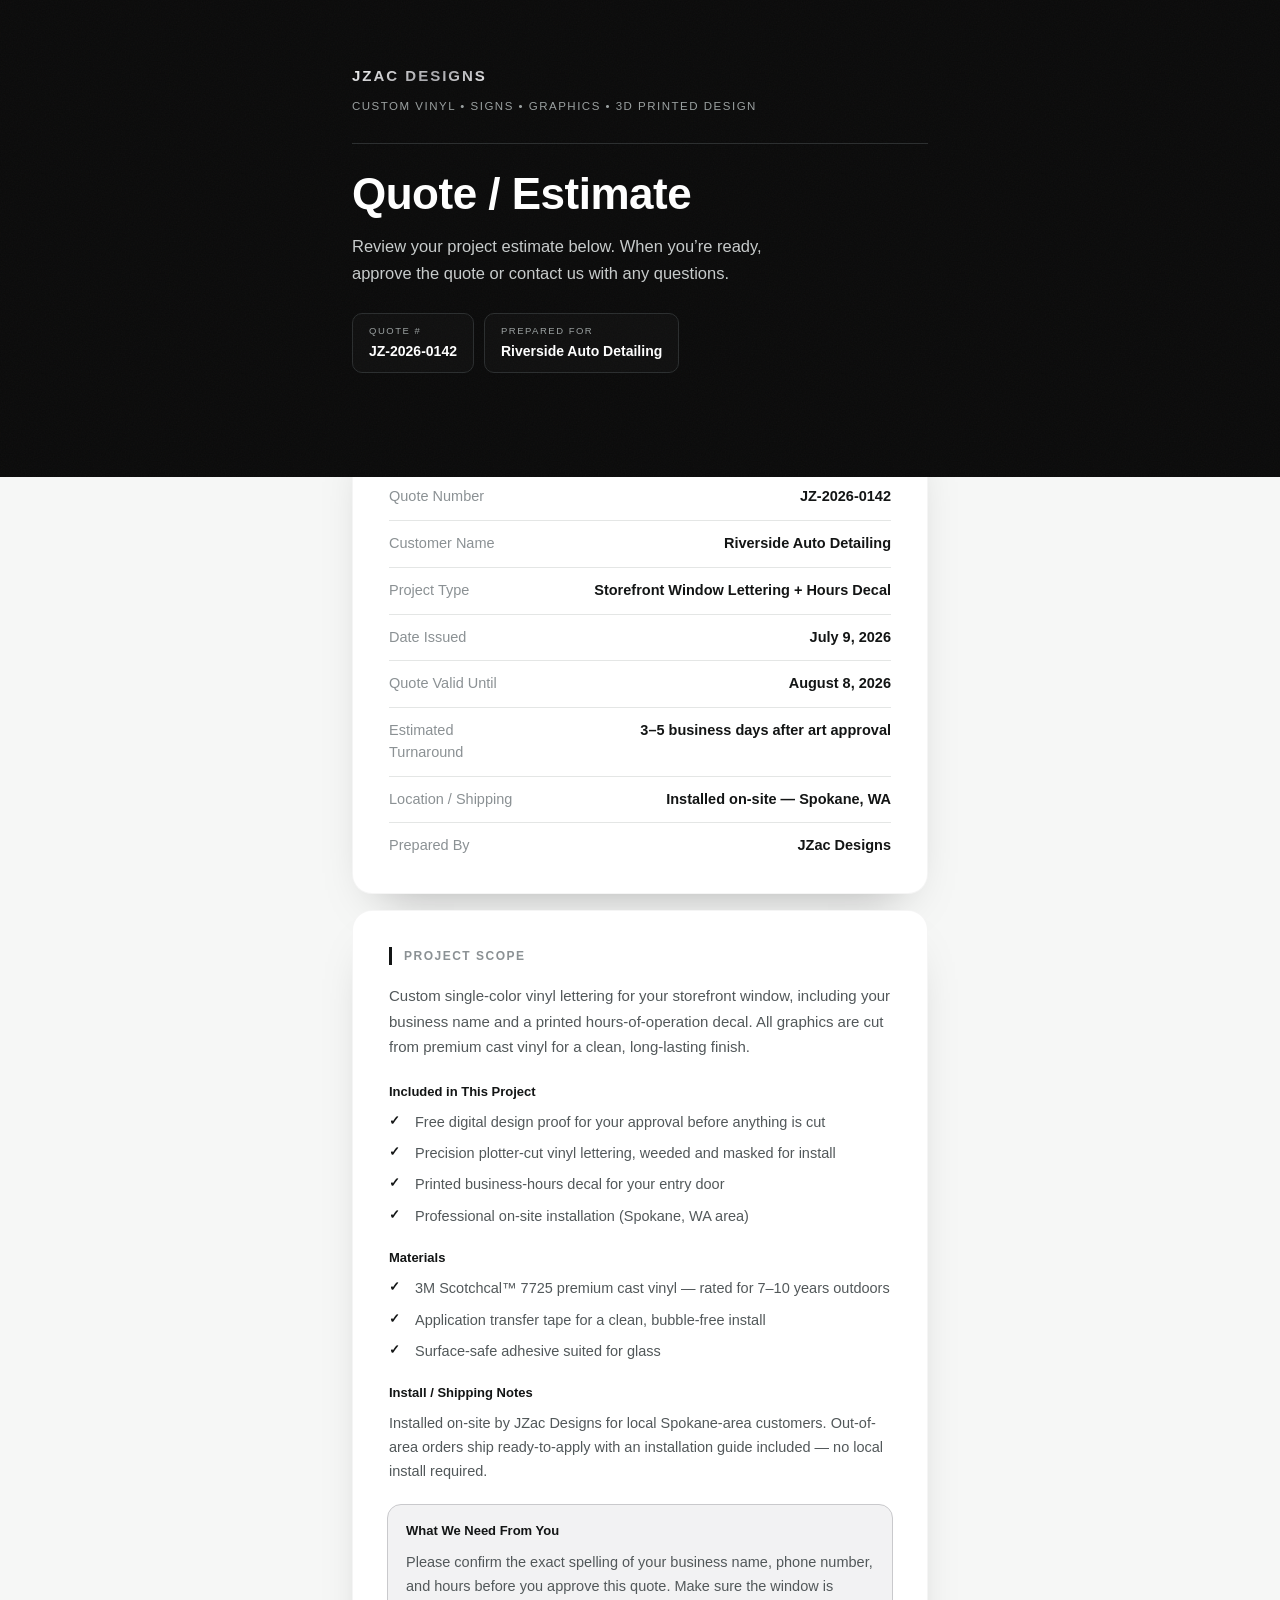
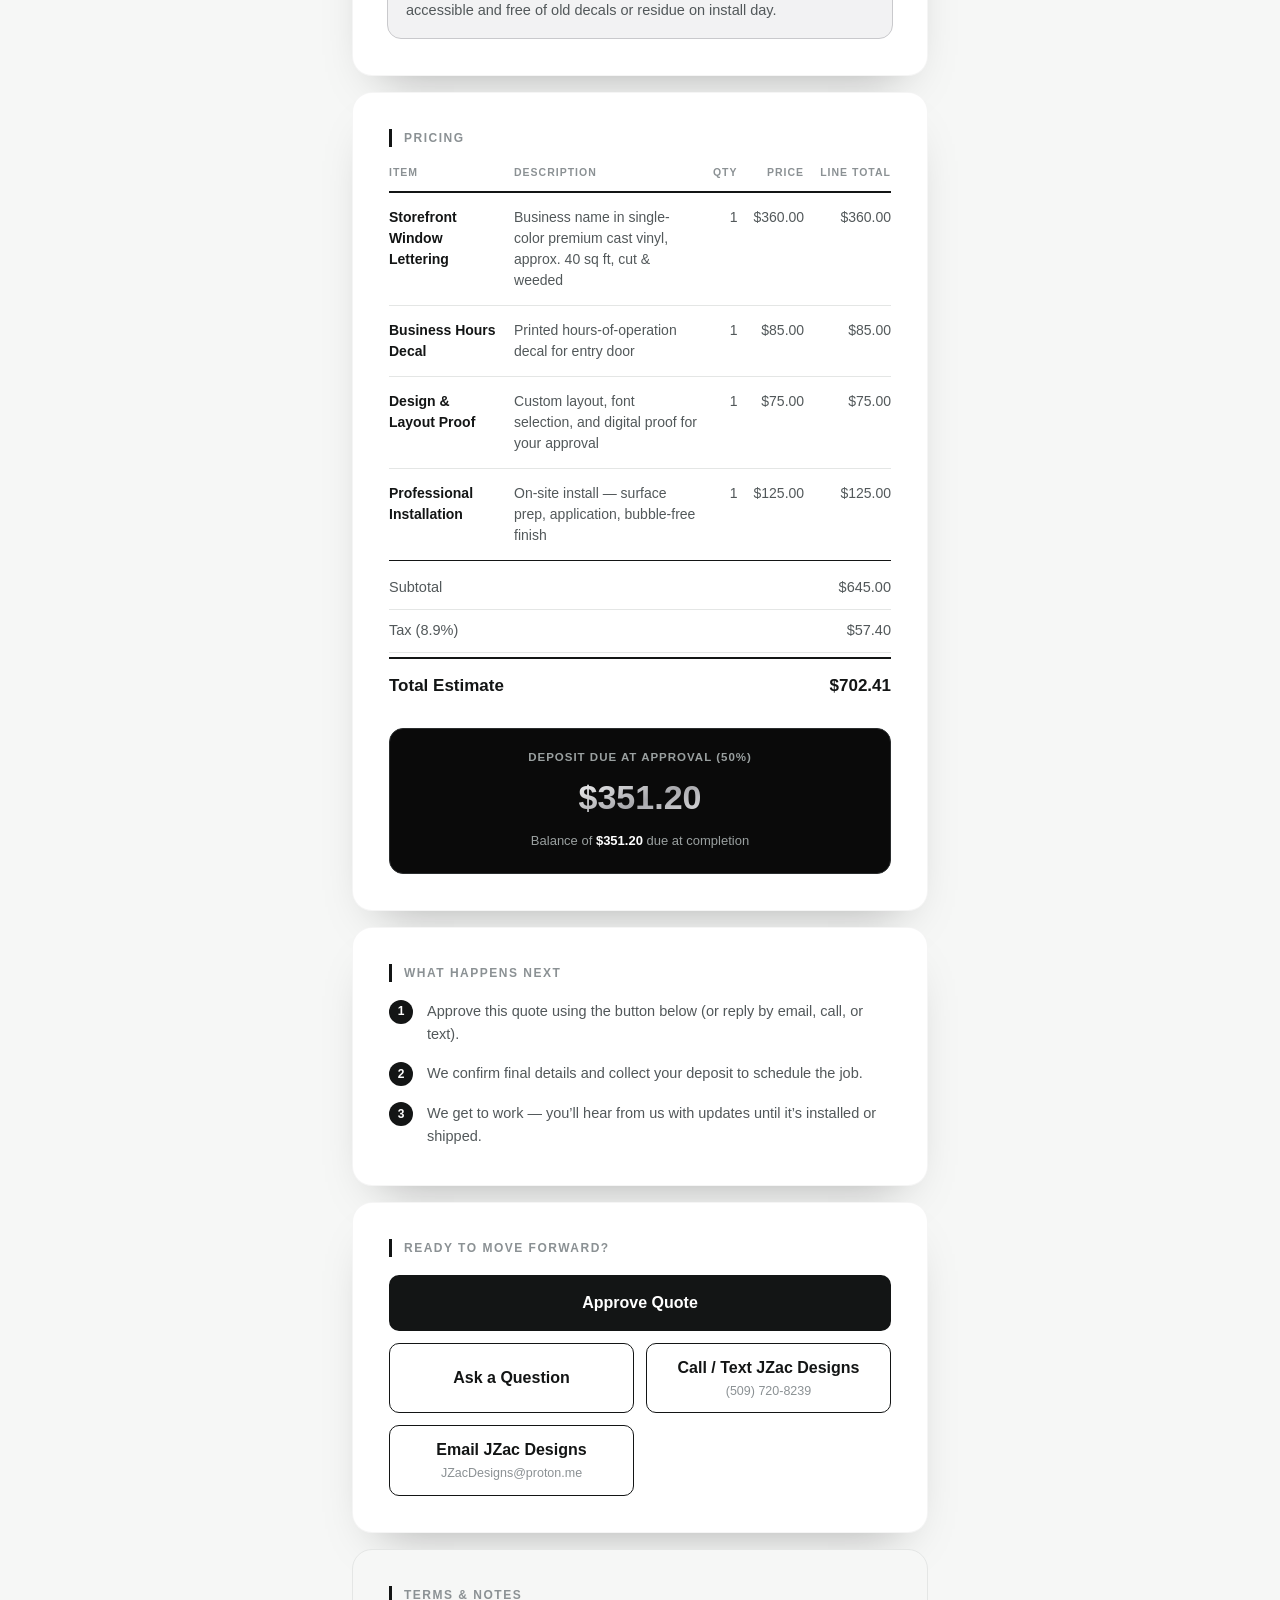
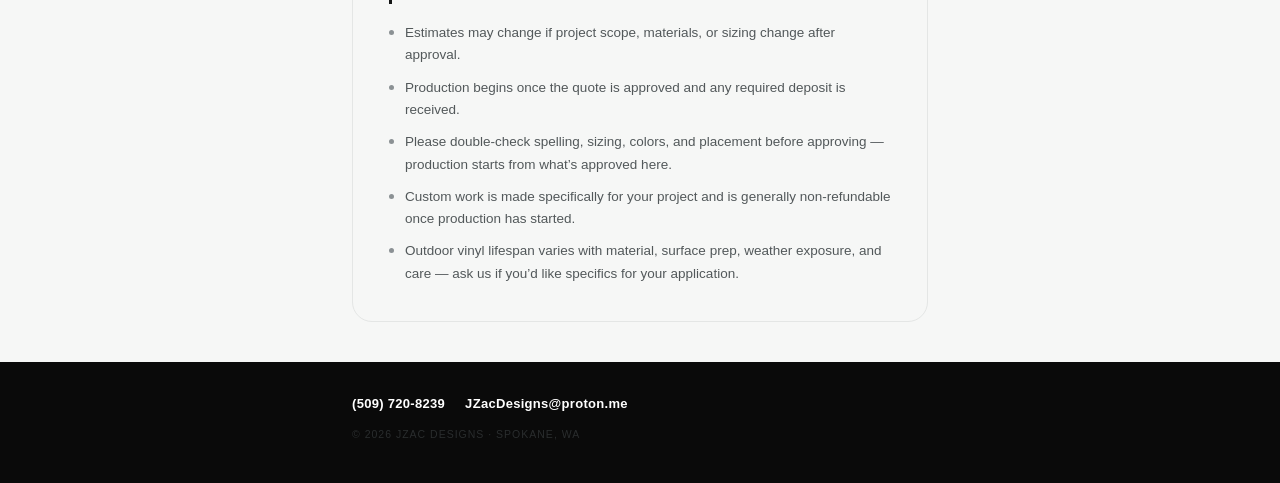
==== quote/index.html @ 91077d88 "Move customer quote page to /quote/ subfolder The root index.html is about to become the new interac" ====
<!DOCTYPE html>
<html lang="en">
<head>
<meta charset="UTF-8">
<meta name="viewport" content="width=device-width, initial-scale=1.0">

<!-- ══════════════════════════════════════════════════════════════
     SEO / SHARE PREVIEW — edit here if you ever change site-wide
     title or description. Per-quote details are NOT edited here —
     see script.js for that.
     ══════════════════════════════════════════════════════════════ -->
<title>JZac Designs Quote / Estimate</title>
<meta name="description" content="Review and approve your custom JZac Designs quote for vinyl lettering, signs, graphics, decals, and custom design work.">
<meta name="robots" content="noindex, nofollow">
<meta property="og:type" content="website">
<meta property="og:title" content="JZac Designs Quote / Estimate">
<meta property="og:description" content="Review and approve your custom JZac Designs quote for vinyl lettering, signs, graphics, decals, and custom design work.">
<meta name="theme-color" content="#0a0a0a">
<link rel="icon" href="data:image/svg+xml,%3Csvg xmlns='http://www.w3.org/2000/svg' viewBox='0 0 64 64'%3E%3Crect width='64' height='64' rx='12' fill='%230a0a0a'/%3E%3Ctext x='32' y='44' font-family='Arial,sans-serif' font-weight='800' font-size='34' fill='%23ffffff' text-anchor='middle'%3EJ%3C/text%3E%3C/svg%3E">

<link rel="stylesheet" href="styles.css">
</head>
<body>

<!-- ══════════════════════════════════════════════════════════════
     HERO / BRAND HEADER
     ══════════════════════════════════════════════════════════════ -->
<header class="hero">
  <div class="wrap">
    <div class="wordmark">JZAC DESIGNS</div>
    <p class="tagline">Custom Vinyl &bull; Signs &bull; Graphics &bull; 3D Printed Design</p>

    <div class="hero-rule"></div>

    <h1 class="page-title">Quote / Estimate</h1>
    <p class="hero-intro">Review your project estimate below. When you&rsquo;re ready, approve the quote or contact us with any questions.</p>

    <div class="hero-meta">
      <div class="hero-chip">
        <span class="hero-chip-label">Quote #</span>
        <span class="hero-chip-value" id="heroQuoteNumber">&mdash;</span>
      </div>
      <div class="hero-chip">
        <span class="hero-chip-label">Prepared for</span>
        <span class="hero-chip-value" id="heroCustomerName">&mdash;</span>
      </div>
    </div>
  </div>
</header>

<main class="wrap">

  <!-- ════════════════════════════════════════════════════════════
       QUOTE SUMMARY CARD
       ════════════════════════════════════════════════════════════ -->
  <section class="card card-overlap" aria-labelledby="summary-h">
    <h2 id="summary-h" class="card-title">Quote Summary</h2>
    <dl class="summary-grid">
      <div class="summary-row"><dt>Quote Number</dt><dd id="sQuoteNumber">&mdash;</dd></div>
      <div class="summary-row"><dt>Customer Name</dt><dd id="sCustomerName">&mdash;</dd></div>
      <div class="summary-row"><dt>Project Type</dt><dd id="sProjectType">&mdash;</dd></div>
      <div class="summary-row"><dt>Date Issued</dt><dd id="sDateIssued">&mdash;</dd></div>
      <div class="summary-row"><dt>Quote Valid Until</dt><dd id="sValidUntil">&mdash;</dd></div>
      <div class="summary-row"><dt>Estimated Turnaround</dt><dd id="sTurnaround">&mdash;</dd></div>
      <div class="summary-row"><dt>Location / Shipping</dt><dd id="sLocation">&mdash;</dd></div>
      <div class="summary-row"><dt>Prepared By</dt><dd id="sPreparedBy">&mdash;</dd></div>
    </dl>
  </section>

  <!-- ════════════════════════════════════════════════════════════
       PROJECT SCOPE
       ════════════════════════════════════════════════════════════ -->
  <section class="card" aria-labelledby="scope-h">
    <h2 id="scope-h" class="card-title">Project Scope</h2>

    <p class="scope-description" id="scopeDescription">&nbsp;</p>

    <div class="scope-block">
      <h3 class="scope-h">Included in This Project</h3>
      <ul class="check-list" id="scopeIncluded"></ul>
    </div>

    <div class="scope-block">
      <h3 class="scope-h">Materials</h3>
      <ul class="check-list" id="scopeMaterials"></ul>
    </div>

    <div class="scope-block">
      <h3 class="scope-h">Install / Shipping Notes</h3>
      <p class="scope-text" id="scopeInstallNotes">&nbsp;</p>
    </div>

    <div class="scope-block scope-callout">
      <h3 class="scope-h">What We Need From You</h3>
      <p class="scope-text" id="scopeCustomerRequirements">&nbsp;</p>
    </div>
  </section>

  <!-- ════════════════════════════════════════════════════════════
       LINE ITEM PRICING
       ════════════════════════════════════════════════════════════ -->
  <section class="card" aria-labelledby="pricing-h">
    <h2 id="pricing-h" class="card-title">Pricing</h2>

    <table class="quote-table">
      <thead>
        <tr>
          <th>Item</th>
          <th>Description</th>
          <th class="num">Qty</th>
          <th class="num">Price</th>
          <th class="num">Line Total</th>
        </tr>
      </thead>
      <tbody id="lineItemsBody">
        <!-- rows injected by script.js from QUOTE.lineItems -->
      </tbody>
    </table>

    <div class="totals">
      <div class="totals-row"><span>Subtotal</span><span id="sumSubtotal">&mdash;</span></div>
      <div class="totals-row"><span id="sumTaxLabel">Tax</span><span id="sumTax">&mdash;</span></div>
      <div class="totals-row" id="sumFeeRow" hidden><span id="sumFeeLabel">Fee</span><span id="sumFee">&mdash;</span></div>
      <div class="totals-row totals-total"><span>Total Estimate</span><span id="sumTotal">&mdash;</span></div>
    </div>

    <div class="deposit-box">
      <div class="deposit-label" id="sumDepositLabel">Deposit Due at Approval</div>
      <div class="deposit-amount" id="sumDeposit">&mdash;</div>
      <div class="balance-note">Balance of <span id="sumBalance">&mdash;</span> due at completion</div>
    </div>
  </section>

  <!-- ════════════════════════════════════════════════════════════
       WHAT HAPPENS NEXT
       ════════════════════════════════════════════════════════════ -->
  <section class="card" aria-labelledby="next-h">
    <h2 id="next-h" class="card-title">What Happens Next</h2>
    <ol class="steps">
      <li><span class="step-num">1</span><span>Approve this quote using the button below (or reply by email, call, or text).</span></li>
      <li><span class="step-num">2</span><span>We confirm final details and collect your deposit to schedule the job.</span></li>
      <li><span class="step-num">3</span><span>We get to work &mdash; you&rsquo;ll hear from us with updates until it&rsquo;s installed or shipped.</span></li>
    </ol>
  </section>

  <!-- ════════════════════════════════════════════════════════════
       APPROVAL / CONTACT CTA
       ════════════════════════════════════════════════════════════ -->
  <section class="card" aria-labelledby="cta-h">
    <h2 id="cta-h" class="card-title">Ready to Move Forward?</h2>

    <div class="cta-grid">
      <a id="btnApprove" class="btn btn-primary" href="mailto:JZacDesigns@proton.me?subject=Quote%20Approval%20-%20JZac%20Designs&body=I%20approve%20this%20quote%20and%20would%20like%20to%20move%20forward.">
        <span class="btn-title">Approve Quote</span>
      </a>

      <a id="btnQuestion" class="btn btn-secondary" href="mailto:JZacDesigns@proton.me?subject=Question%20About%20My%20Quote%20-%20JZac%20Designs&body=I%20have%20a%20question%20about%20my%20quote.">
        <span class="btn-title">Ask a Question</span>
      </a>

      <a class="btn btn-secondary" href="tel:+15097208239">
        <span class="btn-title">Call / Text JZac Designs</span>
        <span class="btn-sub">(509) 720-8239</span>
      </a>

      <a class="btn btn-secondary" href="mailto:JZacDesigns@proton.me">
        <span class="btn-title">Email JZac Designs</span>
        <span class="btn-sub">JZacDesigns@proton.me</span>
      </a>
    </div>
  </section>

  <!-- ════════════════════════════════════════════════════════════
       TERMS & NOTES
       ════════════════════════════════════════════════════════════ -->
  <section class="card card-muted" aria-labelledby="terms-h">
    <h2 id="terms-h" class="card-title">Terms &amp; Notes</h2>
    <ul class="terms-list">
      <li>Estimates may change if project scope, materials, or sizing change after approval.</li>
      <li>Production begins once the quote is approved and any required deposit is received.</li>
      <li>Please double-check spelling, sizing, colors, and placement before approving &mdash; production starts from what&rsquo;s approved here.</li>
      <li>Custom work is made specifically for your project and is generally non-refundable once production has started.</li>
      <li>Outdoor vinyl lifespan varies with material, surface prep, weather exposure, and care &mdash; ask us if you&rsquo;d like specifics for your application.</li>
    </ul>
  </section>

</main>

<!-- ══════════════════════════════════════════════════════════════
     FOOTER
     ══════════════════════════════════════════════════════════════ -->
<footer class="site-footer">
  <div class="wrap footer-wrap">
    <div class="footer-row">
      <a href="tel:+15097208239" class="footer-link">(509) 720-8239</a>
      <a href="mailto:JZacDesigns@proton.me" class="footer-link">JZacDesigns@proton.me</a>
    </div>
    <p class="footer-copy">&copy; 2026 JZac Designs &middot; Spokane, WA</p>
  </div>
</footer>

<script src="script.js"></script>
</body>
</html>
---- quote/styles.css ----
/* ══════════════════════════════════════════════════════════════
   JZAC DESIGNS — QUOTE PAGE STYLES
   Design tokens live in :root below. Change colors/spacing there
   and they cascade through the whole page.
   ══════════════════════════════════════════════════════════════ */

:root {
  /* brand colors */
  --black: #0a0a0a;
  --charcoal: #151718;
  --line-dark: #2a2d2e;
  --paper: #ffffff;
  --paper-soft: #f6f7f6;
  --ink: #131515;
  --ink-soft: #52585a;
  --muted: #8b9194;
  --muted-on-dark: #9aa0a0;

  /* chrome / metallic accent — matches the live site's brand wordmark */
  --chrome-gradient: linear-gradient(160deg, #ffffff 0%, #a8a8ac 55%, #e8e8ea 100%);
  --chrome-mid: #8a8a8e;
  --highlight-tint: #f2f2f3;
  --highlight-line: #c9c9cc;
  --border: #e4e6e5;

  /* layout */
  --maxw: 640px;
  --radius-lg: 20px;
  --radius: 14px;
  --radius-sm: 10px;
  --shadow-card: 0 24px 48px -28px rgba(0, 0, 0, 0.35);

  /* type */
  --font: -apple-system, BlinkMacSystemFont, 'Segoe UI', 'Helvetica Neue', Helvetica, Arial, sans-serif;
}

*, *::before, *::after { box-sizing: border-box; margin: 0; padding: 0; }

html { background: var(--black); -webkit-text-size-adjust: 100%; }

body {
  font-family: var(--font);
  background: var(--paper-soft);
  color: var(--ink);
  line-height: 1.5;
  font-size: 16px;
  -webkit-font-smoothing: antialiased;
}

img { max-width: 100%; display: block; }
a { color: inherit; }
ul, ol { list-style: none; }

.wrap {
  max-width: var(--maxw);
  margin: 0 auto;
  padding-left: 20px;
  padding-right: 20px;
}

/* ── Hero ──────────────────────────────────────────────────── */

.hero {
  background: var(--black);
  color: #fff;
  padding: 48px 0 88px;
  position: relative;
  overflow: hidden;
}

.hero::after {
  content: '';
  position: absolute;
  inset: 0;
  background-image: url("data:image/svg+xml,%3Csvg xmlns='http://www.w3.org/2000/svg' width='200' height='200'%3E%3Cfilter id='n'%3E%3CfeTurbulence type='fractalNoise' baseFrequency='0.75' numOctaves='4' stitchTiles='stitch'/%3E%3C/filter%3E%3Crect width='200' height='200' filter='url(%23n)' opacity='1'/%3E%3C/svg%3E");
  opacity: 0.035;
  pointer-events: none;
}

.wordmark {
  font-size: 15px;
  font-weight: 800;
  letter-spacing: 2px;
  color: #fff; /* fallback for browsers without background-clip: text */
  background: var(--chrome-gradient);
  -webkit-background-clip: text;
  background-clip: text;
  -webkit-text-fill-color: transparent;
  display: inline-block;
  position: relative;
}

/* Animated sheen sweep, layered on top of the chrome-clipped text below */
.wordmark::after {
  content: 'JZAC DESIGNS';
  position: absolute;
  inset: 0;
  background: linear-gradient(105deg, transparent 35%, rgba(255, 255, 255, 0.75) 50%, transparent 65%);
  background-size: 250% 100%;
  -webkit-background-clip: text;
  background-clip: text;
  -webkit-text-fill-color: transparent;
  animation: shimmer 5s ease-in-out infinite;
}

@keyframes shimmer {
  0%, 100% { background-position: 200% 0; }
  50% { background-position: -50% 0; }
}

@media (prefers-reduced-motion: reduce) {
  .wordmark::after { animation: none; }
}

.tagline {
  margin-top: 10px;
  font-size: 11.5px;
  letter-spacing: 1.5px;
  text-transform: uppercase;
  color: var(--muted-on-dark);
}

.hero-rule {
  height: 1px;
  background: var(--line-dark);
  margin: 28px 0 26px;
}

.page-title {
  font-size: 34px;
  font-weight: 800;
  letter-spacing: -0.5px;
  line-height: 1.1;
}

.hero-intro {
  margin-top: 14px;
  max-width: 46ch;
  font-size: 15.5px;
  line-height: 1.65;
  color: #c7cbcb;
}

.hero-meta {
  margin-top: 26px;
  display: flex;
  flex-wrap: wrap;
  gap: 10px;
}

.hero-chip {
  display: flex;
  flex-direction: column;
  gap: 3px;
  padding: 10px 16px;
  border: 1px solid var(--line-dark);
  border-radius: var(--radius-sm);
  background: rgba(255, 255, 255, 0.02);
}

.hero-chip-label {
  font-size: 9.5px;
  letter-spacing: 1.5px;
  text-transform: uppercase;
  color: var(--muted-on-dark);
}

.hero-chip-value {
  font-size: 14px;
  font-weight: 700;
  color: #fff;
}

/* ── Cards ─────────────────────────────────────────────────── */

main.wrap { padding-bottom: 8px; }

.card {
  background: var(--paper);
  border-radius: var(--radius-lg);
  padding: 26px 20px;
  margin-top: 16px;
  box-shadow: var(--shadow-card);
  border: 1px solid rgba(0, 0, 0, 0.04);
}

.card-overlap {
  margin-top: -56px;
}

.card-muted {
  background: var(--paper-soft);
  box-shadow: none;
  border: 1px solid var(--border);
}

.card-title {
  font-size: 12px;
  font-weight: 800;
  letter-spacing: 1.5px;
  text-transform: uppercase;
  color: var(--muted);
  margin-bottom: 18px;
  padding-left: 12px;
  border-left: 3px solid var(--ink);
}

/* ── Quote summary ─────────────────────────────────────────── */

.summary-grid { display: flex; flex-direction: column; }

.summary-row {
  display: grid;
  grid-template-columns: 128px 1fr;
  gap: 12px;
  padding: 12px 0;
  border-bottom: 1px solid var(--border);
  font-size: 14.5px;
}

.summary-row:last-child { border-bottom: none; padding-bottom: 0; }
.summary-row:first-child { padding-top: 0; }

.summary-row dt { color: var(--muted); }
.summary-row dd { color: var(--ink); font-weight: 600; text-align: right; }

/* ── Project scope ─────────────────────────────────────────── */

.scope-description {
  font-size: 15px;
  line-height: 1.7;
  color: var(--ink-soft);
  margin-bottom: 22px;
}

.scope-block { margin-bottom: 20px; }
.scope-block:last-child { margin-bottom: 0; }

.scope-h {
  font-size: 13px;
  font-weight: 700;
  color: var(--ink);
  margin-bottom: 10px;
}

.scope-text {
  font-size: 14.5px;
  line-height: 1.65;
  color: var(--ink-soft);
}

.check-list li {
  position: relative;
  padding-left: 26px;
  font-size: 14.5px;
  line-height: 1.6;
  color: var(--ink-soft);
  margin-bottom: 8px;
}

.check-list li:last-child { margin-bottom: 0; }

.check-list li::before {
  content: '\2713';
  position: absolute;
  left: 0;
  top: 0;
  color: var(--ink);
  font-weight: 800;
  font-size: 13px;
}

.scope-callout {
  background: var(--highlight-tint);
  border: 1px solid var(--highlight-line);
  border-radius: var(--radius);
  padding: 16px 18px;
  margin-left: -2px;
  margin-right: -2px;
}

/* ── Pricing table ─────────────────────────────────────────── */

.quote-table {
  width: 100%;
  border-collapse: collapse;
  font-size: 14px;
}

.quote-table th {
  text-align: left;
  font-size: 10.5px;
  letter-spacing: 1px;
  text-transform: uppercase;
  color: var(--muted);
  padding-bottom: 10px;
  border-bottom: 2px solid var(--ink);
  white-space: nowrap;
}

.quote-table th.num, .quote-table td.num { text-align: right; }

.quote-table th,
.quote-table td {
  padding-left: 16px;
}

.quote-table th:first-child,
.quote-table td:first-child {
  padding-left: 0;
}

.quote-table td {
  padding-top: 14px;
  padding-bottom: 14px;
  border-bottom: 1px solid var(--border);
  vertical-align: top;
  color: var(--ink-soft);
}

.quote-table td.num { white-space: nowrap; }

.quote-table td.item-name {
  color: var(--ink);
  font-weight: 700;
}

.quote-table tbody tr:last-child td { border-bottom: 1px solid var(--ink); }

/* Collapse to stacked cards below 640px so nothing overflows */
@media (max-width: 640px) {
  .quote-table thead { display: none; }

  .quote-table, .quote-table tbody, .quote-table tr, .quote-table td {
    display: block;
    width: 100%;
  }

  .quote-table tr {
    border: 1px solid var(--border);
    border-radius: var(--radius-sm);
    padding: 14px 14px 4px;
    margin-bottom: 12px;
  }

  .quote-table tbody tr:last-child { margin-bottom: 0; }

  .quote-table td {
    display: flex;
    justify-content: space-between;
    align-items: baseline;
    gap: 16px;
    padding: 6px 0 8px;
    border-bottom: none;
  }

  .quote-table tbody tr:last-child td { border-bottom: none; }

  .quote-table td::before {
    content: attr(data-label);
    font-size: 10.5px;
    font-weight: 700;
    letter-spacing: 0.5px;
    text-transform: uppercase;
    color: var(--muted);
    flex-shrink: 0;
  }

  .quote-table td.item-name {
    padding-top: 0;
    border-top: none;
  }

  .quote-table td.desc-cell {
    flex-direction: column;
    align-items: flex-start;
    gap: 4px;
  }
}

/* ── Totals ────────────────────────────────────────────────── */

.totals { margin-top: 6px; }

.totals-row {
  display: flex;
  justify-content: space-between;
  padding: 10px 0;
  font-size: 14.5px;
  color: var(--ink-soft);
  border-bottom: 1px solid var(--border);
}

.totals-row[hidden] { display: none; }

.totals-total {
  border-bottom: none;
  border-top: 2px solid var(--ink);
  margin-top: 4px;
  padding-top: 14px;
  font-size: 17px;
  font-weight: 800;
  color: var(--ink);
}

.deposit-box {
  margin-top: 20px;
  background: var(--black);
  border: 1px solid var(--line-dark);
  border-radius: var(--radius);
  padding: 20px 20px 22px;
  text-align: center;
}

.deposit-label {
  font-size: 11.5px;
  font-weight: 700;
  letter-spacing: 1px;
  text-transform: uppercase;
  color: var(--muted-on-dark);
}

.deposit-amount {
  font-size: 32px;
  font-weight: 800;
  margin-top: 6px;
  color: #fff;
  background: var(--chrome-gradient);
  -webkit-background-clip: text;
  background-clip: text;
  -webkit-text-fill-color: transparent;
  display: inline-block;
}

.balance-note {
  margin-top: 8px;
  font-size: 13px;
  color: var(--muted-on-dark);
}

.balance-note span { font-weight: 700; color: #fff; }

/* ── Next steps ────────────────────────────────────────────── */

.steps li {
  display: flex;
  align-items: flex-start;
  gap: 14px;
  font-size: 14.5px;
  line-height: 1.6;
  color: var(--ink-soft);
  margin-bottom: 16px;
}

.steps li:last-child { margin-bottom: 0; }

.step-num {
  flex-shrink: 0;
  width: 24px;
  height: 24px;
  border-radius: 50%;
  background: var(--ink);
  color: #fff;
  font-size: 12px;
  font-weight: 800;
  display: flex;
  align-items: center;
  justify-content: center;
}

/* ── CTA buttons ───────────────────────────────────────────── */

.cta-grid {
  display: flex;
  flex-direction: column;
  gap: 12px;
}

.btn {
  display: flex;
  flex-direction: column;
  align-items: center;
  justify-content: center;
  gap: 2px;
  width: 100%;
  min-height: 56px;
  padding: 12px 20px;
  border-radius: var(--radius-sm);
  text-decoration: none;
  text-align: center;
  transition: transform 0.12s ease, background-color 0.12s ease, opacity 0.12s ease;
}

.btn:active { transform: scale(0.98); }

.btn-title { font-size: 16px; font-weight: 700; }
.btn-sub { font-size: 12.5px; }

.btn-primary {
  background: var(--ink);
  border: 2px solid var(--ink);
}

.btn-primary .btn-title { color: #fff; }

.btn-primary:hover { background: var(--black); border-color: var(--black); }

.btn-secondary {
  background: var(--paper);
  border: 1.5px solid var(--ink);
}

.btn-secondary .btn-title { color: var(--ink); }
.btn-secondary .btn-sub { color: var(--muted); }

.btn-secondary:hover { background: var(--paper-soft); }

/* ── Terms ─────────────────────────────────────────────────── */

.terms-list li {
  position: relative;
  padding-left: 16px;
  font-size: 13.5px;
  line-height: 1.65;
  color: var(--ink-soft);
  margin-bottom: 10px;
}

.terms-list li:last-child { margin-bottom: 0; }

.terms-list li::before {
  content: '';
  position: absolute;
  left: 0;
  top: 8px;
  width: 5px;
  height: 5px;
  border-radius: 50%;
  background: var(--muted);
}

/* ── Footer ────────────────────────────────────────────────── */

.site-footer {
  background: var(--black);
  color: var(--muted-on-dark);
  margin-top: 32px;
  padding: 32px 0 40px;
}

.footer-row {
  display: flex;
  flex-wrap: wrap;
  gap: 10px 20px;
  margin-bottom: 14px;
}

.footer-link {
  font-size: 13px;
  font-weight: 600;
  color: #fff;
  text-decoration: none;
  letter-spacing: 0.3px;
}

.footer-link:hover { color: var(--muted-on-dark); }

.footer-copy {
  font-size: 10.5px;
  letter-spacing: 1px;
  text-transform: uppercase;
  color: var(--line-dark);
}

/* ── Desktop / tablet refinements ─────────────────────────── */

@media (min-width: 641px) {
  .wrap { padding-left: 32px; padding-right: 32px; }

  .hero { padding: 64px 0 104px; }
  .page-title { font-size: 44px; }
  .hero-intro { font-size: 16.5px; }

  .card { padding: 36px; }
  .card-overlap { margin-top: -64px; }

  .cta-grid {
    display: grid;
    grid-template-columns: 1fr 1fr;
  }

  .btn-primary { grid-column: 1 / -1; }

  .deposit-amount { font-size: 34px; }
}

/* ── Print ─────────────────────────────────────────────────── */

@media print {
  body { background: #fff; }
  .hero { background: #fff; color: #000; padding-bottom: 24px; }
  .hero::after { display: none; }
  .hero-intro { color: #333; }
  .tagline, .hero-chip-label, .footer-copy { color: #555; }
  .wordmark, .page-title, .hero-chip-value { color: #000; }
  .hero-chip, .hero-rule { border-color: #ccc; }
  .card { box-shadow: none; border: 1px solid #ccc; }
  .card-overlap { margin-top: 16px; }
  .cta-grid, .site-footer { display: none; }
}
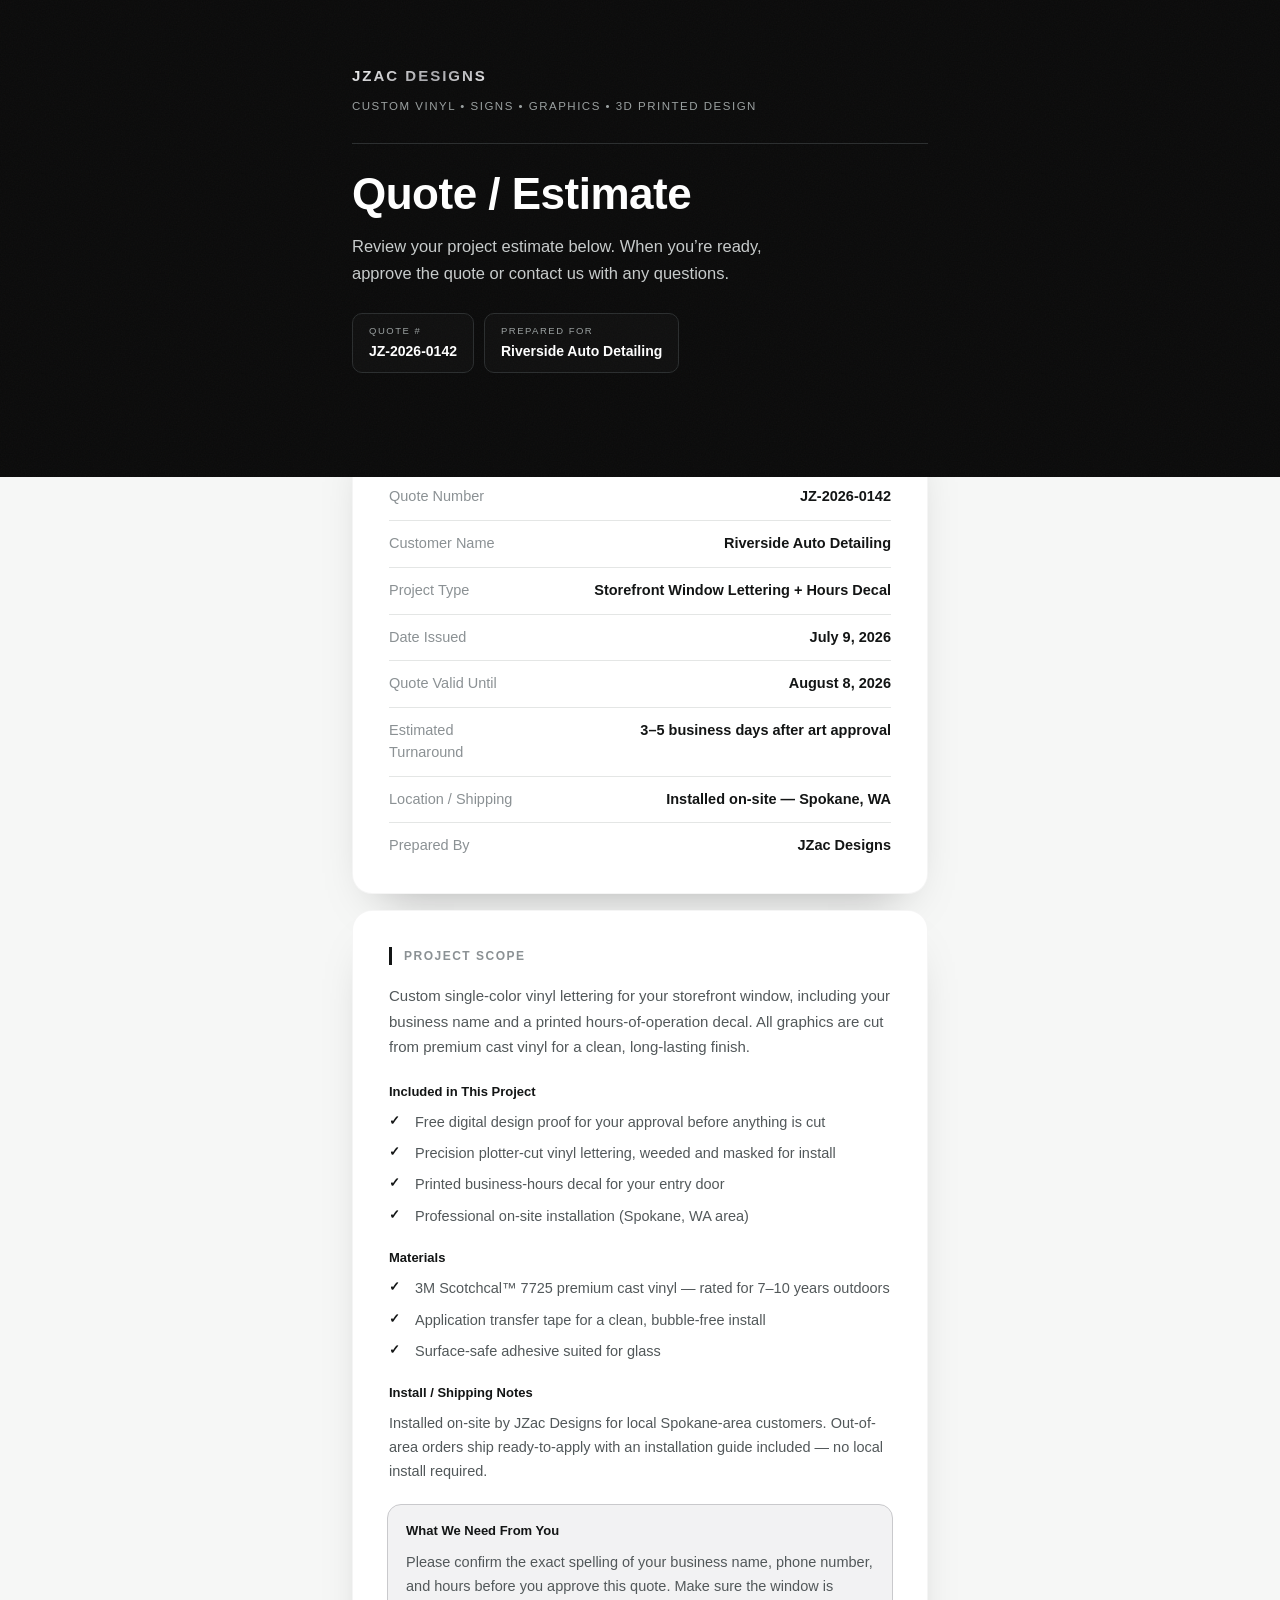
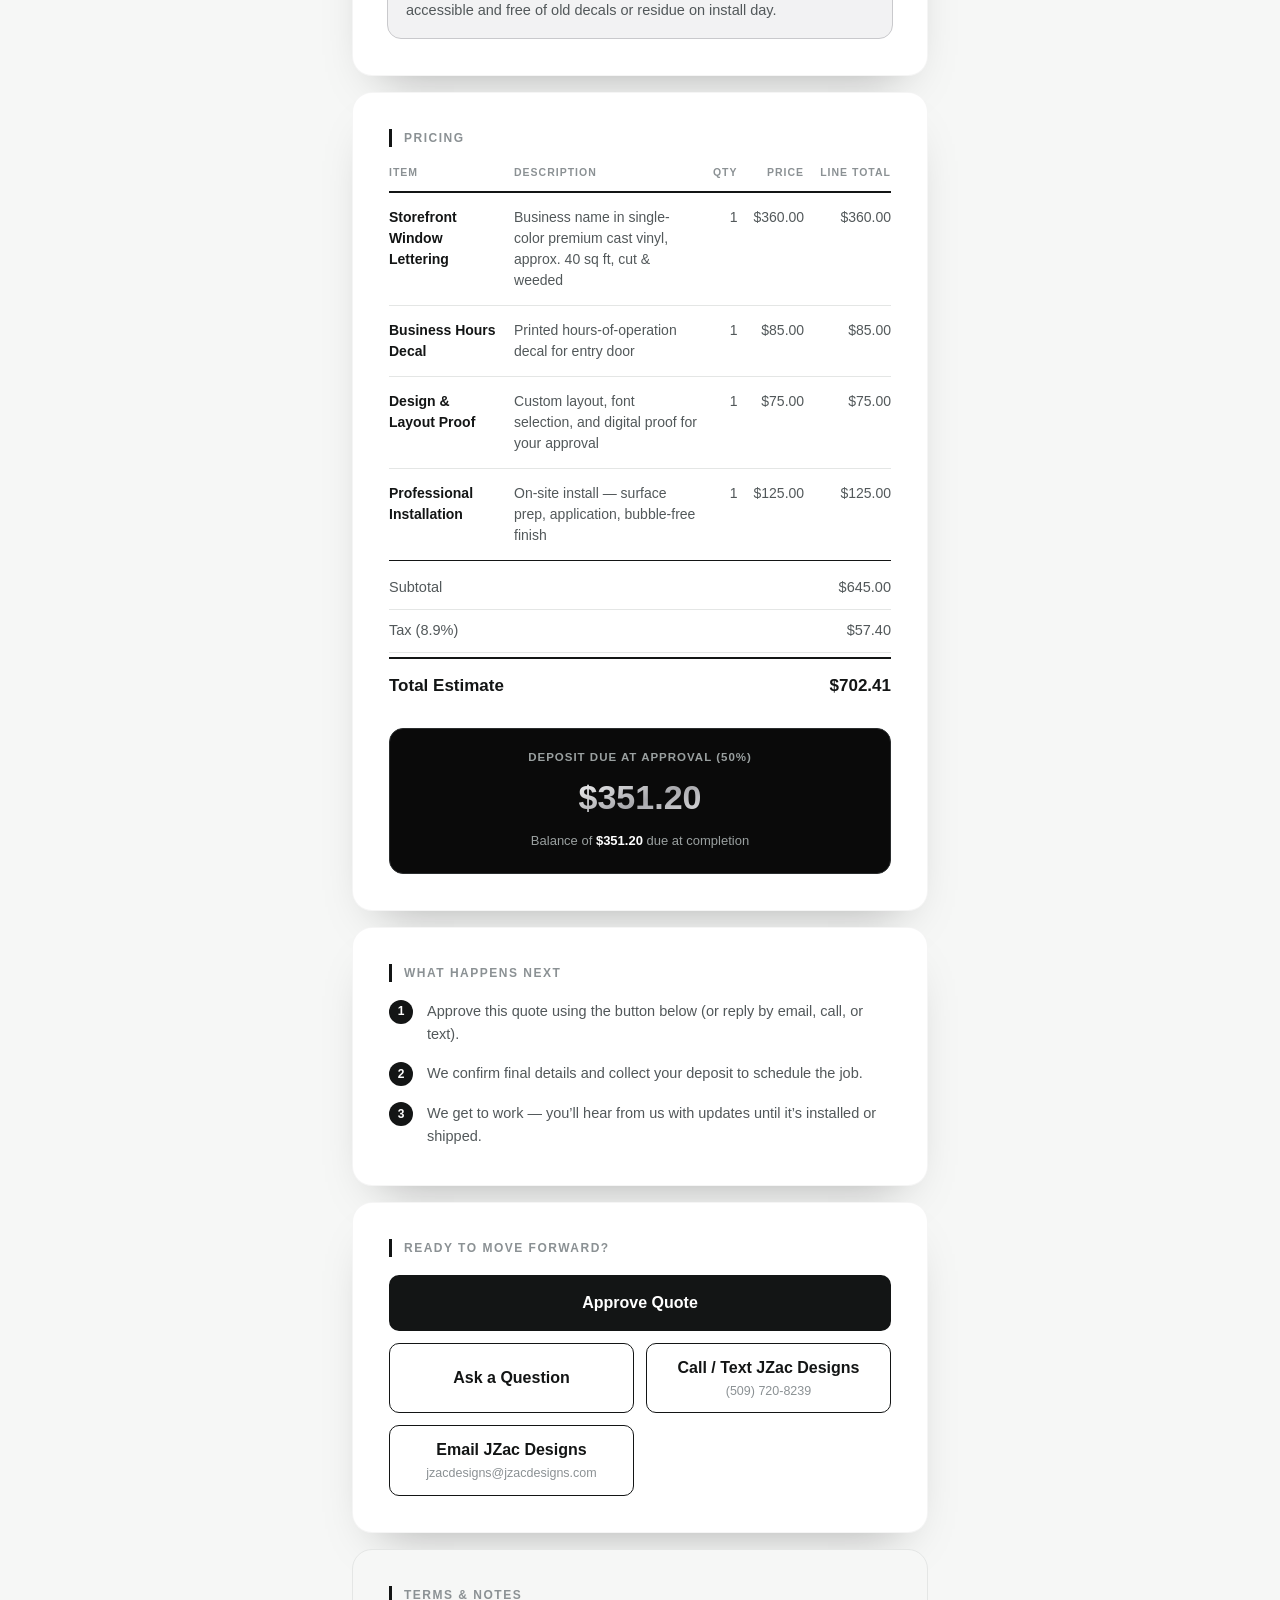
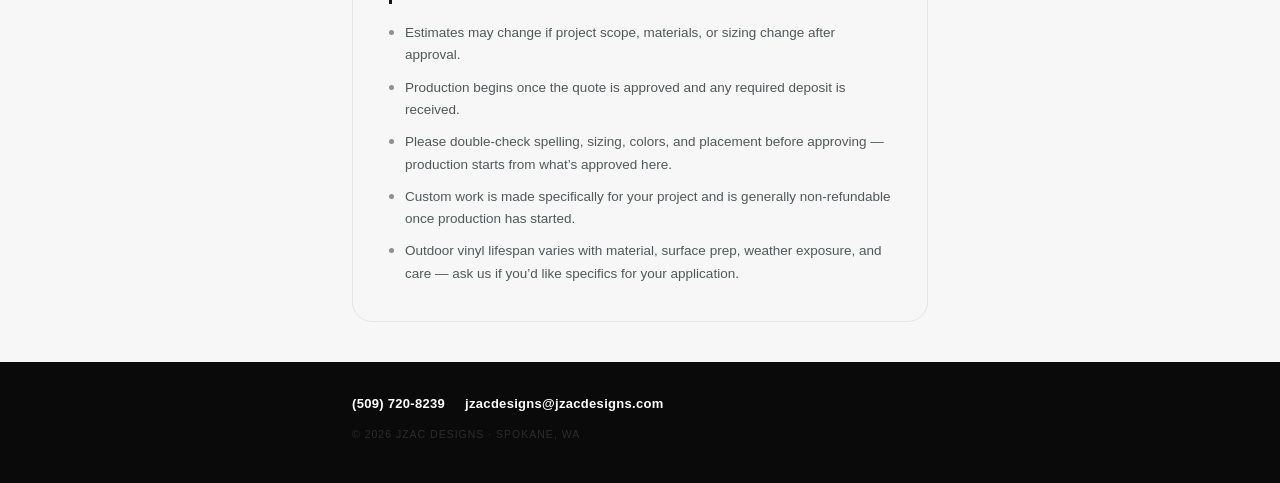
==== commit 7ac47165: "Switch contact email from Proton to Workspace address Replaces JZacDesigns@proton.me with jzacdesign" ====
--- a/quote/index.html
+++ b/quote/index.html
@@ -150,11 +150,11 @@
     <h2 id="cta-h" class="card-title">Ready to Move Forward?</h2>
 
     <div class="cta-grid">
-      <a id="btnApprove" class="btn btn-primary" href="mailto:JZacDesigns@proton.me?subject=Quote%20Approval%20-%20JZac%20Designs&body=I%20approve%20this%20quote%20and%20would%20like%20to%20move%20forward.">
+      <a id="btnApprove" class="btn btn-primary" href="mailto:jzacdesigns@jzacdesigns.com?subject=Quote%20Approval%20-%20JZac%20Designs&body=I%20approve%20this%20quote%20and%20would%20like%20to%20move%20forward.">
         <span class="btn-title">Approve Quote</span>
       </a>
 
-      <a id="btnQuestion" class="btn btn-secondary" href="mailto:JZacDesigns@proton.me?subject=Question%20About%20My%20Quote%20-%20JZac%20Designs&body=I%20have%20a%20question%20about%20my%20quote.">
+      <a id="btnQuestion" class="btn btn-secondary" href="mailto:jzacdesigns@jzacdesigns.com?subject=Question%20About%20My%20Quote%20-%20JZac%20Designs&body=I%20have%20a%20question%20about%20my%20quote.">
         <span class="btn-title">Ask a Question</span>
       </a>
 
@@ -163,9 +163,9 @@
         <span class="btn-sub">(509) 720-8239</span>
       </a>
 
-      <a class="btn btn-secondary" href="mailto:JZacDesigns@proton.me">
+      <a class="btn btn-secondary" href="mailto:jzacdesigns@jzacdesigns.com">
         <span class="btn-title">Email JZac Designs</span>
-        <span class="btn-sub">JZacDesigns@proton.me</span>
+        <span class="btn-sub">jzacdesigns@jzacdesigns.com</span>
       </a>
     </div>
   </section>
@@ -193,7 +193,7 @@
   <div class="wrap footer-wrap">
     <div class="footer-row">
       <a href="tel:+15097208239" class="footer-link">(509) 720-8239</a>
-      <a href="mailto:JZacDesigns@proton.me" class="footer-link">JZacDesigns@proton.me</a>
+      <a href="mailto:jzacdesigns@jzacdesigns.com" class="footer-link">jzacdesigns@jzacdesigns.com</a>
     </div>
     <p class="footer-copy">&copy; 2026 JZac Designs &middot; Spokane, WA</p>
   </div>
